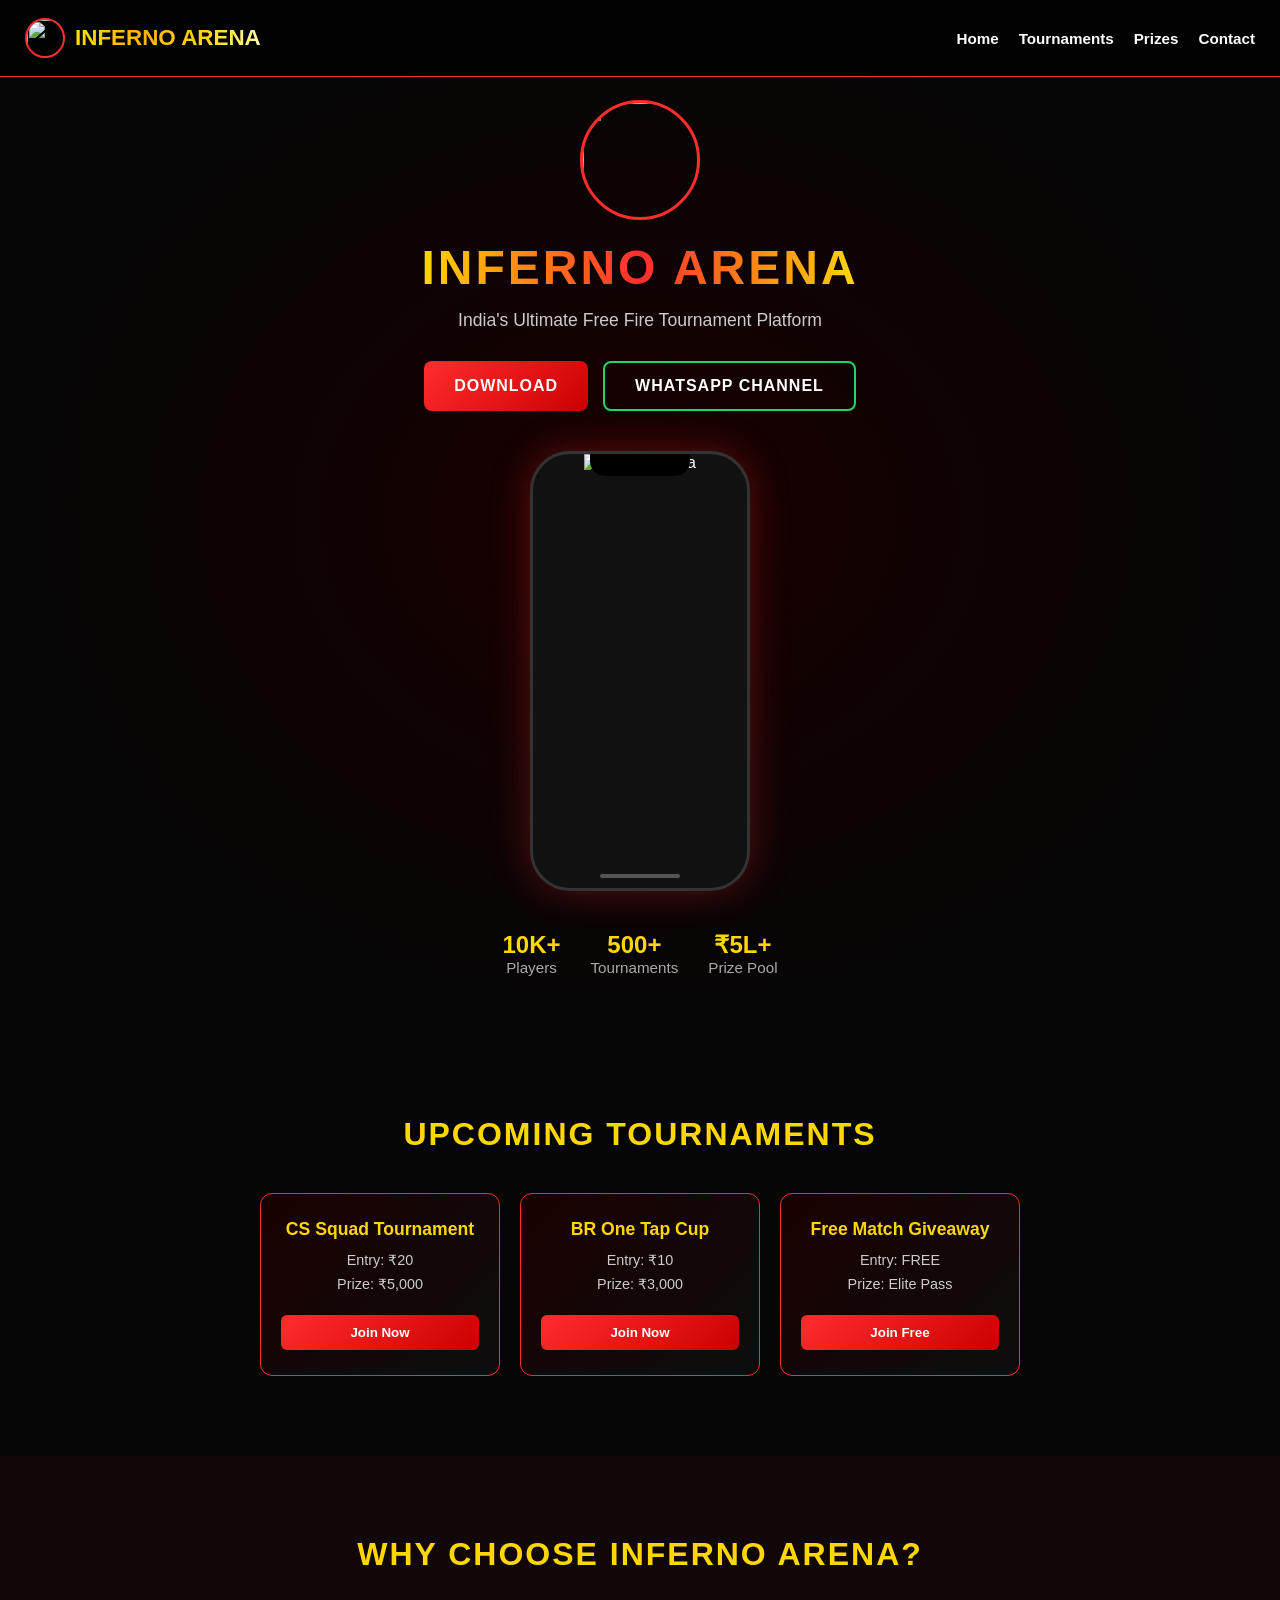
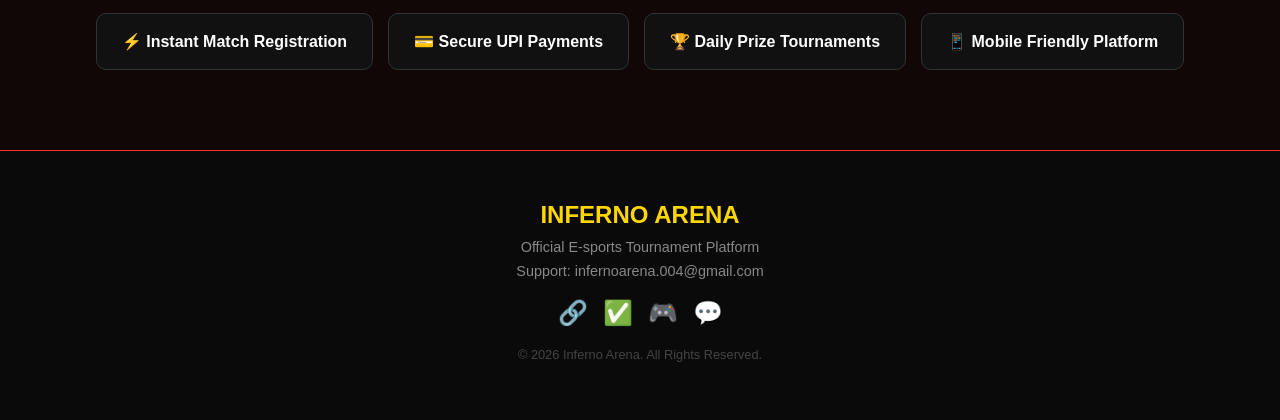
==== index.html @ 423e18cc "Add Inferno Arena website - index.html, style.css, script.js" ====
<!DOCTYPE html>
<html lang='en'>
<head>
  <meta charset='UTF-8'>
  <meta name='viewport' content='width=device-width, initial-scale=1.0'>
  <title>Inferno Arena</title>
  <link rel='stylesheet' href='style.css'>
</head>
<body>

  <!-- NAVBAR -->
  <header class="navbar">

    <div class="logo">
        <img src="https://ga-fs.primexop.com/12988/userAssets/12988-kingofgod-depositProof-1784349093.jpg" class="logo-img">
              INFERNO ARENA
    </div>

    <div class="menu-btn" onclick="toggleMenu()">
        ☰
    </div>

    <nav id="menu">
        <a href="#">Home</a>
        <a href="#tournaments">Tournaments</a>
        <a href="#prizes">Prizes</a>
        <a href="#contact">Contact</a>
    </nav>

  </header>

  <section class="hero">
    <div class='hero-content'>
    <div class="hero-content">

    <img src="https://ga-fs.primexop.com/12988/userAssets/12988-kingofgod-depositProof-1784349093.jpg" class="hero-logo">

    <h1>INFERNO ARENA</h1>

    <p>India's Ultimate Free Fire Tournament Platform</p>

      <div class="hero-buttons">

    <button class="btn-primary"
    onclick="window.open('https://fs.digicroz.com/inferno-arena/apper/inferno-arena/apk-builds/inferno-arena-v14.apk','_blank')">
        DOWNLOAD
    </button>

    <button class="btn-secondary"
    onclick="window.open('https://whatsapp.com/channel/0029VbC6JWiChq6FLlwNBZ3R','_blank')">
        WHATSAPP CHANNEL
    </button>

</div>

      <div class="phone">
        <div class="iphone">
          <div class="notch"></div>

          <img src="https://ga-fs.primexop.com/12988/userAssets/12988-kingofgod-depositProof-1784345529.png" alt="Inferno Arena">

          <div class="home-bar"></div>
        </div>
      </div>

      <div class='stats'>
        <div><span>10K+</span> Players</div>
        <div><span>500+</span> Tournaments</div>
        <div><span>₹5L+</span> Prize Pool</div>
      </div>
    </div>
  </section>

  <!-- TOURNAMENTS -->
  <section id='tournaments' class='section'>
    <h2>Upcoming Tournaments</h2>

    <div class='cards'>

      <div class='card'>
        <h3>CS Squad Tournament</h3>
        <p>Entry: ₹20</p>
        <p>Prize: ₹5,000</p>
        <button>Join Now</button>
      </div>

      <div class='card'>
        <h3>BR One Tap Cup</h3>
        <p>Entry: ₹10</p>
        <p>Prize: ₹3,000</p>
        <button>Join Now</button>
      </div>

      <div class='card'>
        <h3>Free Match Giveaway</h3>
        <p>Entry: FREE</p>
        <p>Prize: Elite Pass</p>
        <button>Join Free</button>
      </div>

    </div>
  </section>

  <!-- PRIZES -->
  <section id='prizes' class='section prize-section'>
    <h2>Why Choose Inferno Arena?</h2>

    <div class='features'>
      <div class='feature'>⚡ Instant Match Registration</div>
      <div class='feature'>💳 Secure UPI Payments</div>
      <div class='feature'>🏆 Daily Prize Tournaments</div>
      <div class='feature'>📱 Mobile Friendly Platform</div>
    </div>
  </section>

  <!-- FOOTER -->
  <footer id='contact'>
    <h3>INFERNO ARENA</h3>
    <p>Official E-sports Tournament Platform</p>
    <p>Support: infernoarena.004@gmail.com</p>

    <div class='socials'>
      <span>🔗</span>
      <span>✅</span>
      <span>🎮</span>
      <span>💬</span>
    </div>

    <p class='copyright'>© 2026 Inferno Arena. All Rights Reserved.</p>
  </footer>

  <script src='script.js'></script>
</body>
</html>
---- style.css ----
*{
  margin:0;
  padding:0;
  box-sizing:border-box;
  font-family:Arial,sans-serif;
}

body{
  background:#050505;
  color:#fff;
  overflow-x:hidden;
}

/* NAVBAR */

.navbar{
  position:fixed;
  top:0;
  left:0;
  width:100%;
  display:flex;
  justify-content:space-between;
  align-items:center;
  padding:18px 25px;
  background:rgba(0,0,0,.75);
  backdrop-filter:blur(12px);
  z-index:1000;
  border-bottom:1px solid #ff2d2d;
}

.logo{
  font-size:1.4rem;
  font-weight:900;
  background:linear-gradient(
    90deg,
    #fff7b2,
    #FFD700,
    #FFB300,
    #FFD700,
    #fff7b2
  );
  -webkit-background-clip:text;
  -webkit-text-fill-color:transparent;
  background-clip:text;
  display:flex;
  align-items:center;
  gap:10px;
}

.logo-img{
  width:40px;
  height:40px;
  border-radius:50%;
  object-fit:cover;
  border:2px solid #ff2d2d;
}

.menu-btn{
  font-size:1.8rem;
  cursor:pointer;
  color:#fff;
  display:none;
}

nav#menu{
  display:flex;
  gap:20px;
}

nav#menu a{
  color:#fff;
  text-decoration:none;
  font-size:0.95rem;
  font-weight:600;
  transition:color 0.3s;
}

nav#menu a:hover{
  color:#ff2d2d;
}

/* HERO */

.hero{
  min-height:100vh;
  display:flex;
  align-items:center;
  justify-content:center;
  text-align:center;
  padding:100px 20px 60px;
  background:radial-gradient(ellipse at center, #1a0000 0%, #050505 70%);
}

.hero-content{
  max-width:800px;
  margin:0 auto;
}

.hero-logo{
  width:120px;
  height:120px;
  border-radius:50%;
  border:3px solid #ff2d2d;
  margin-bottom:20px;
  object-fit:cover;
}

.hero h1{
  font-size:3rem;
  font-weight:900;
  background:linear-gradient(90deg,#FFD700,#ff2d2d,#FFD700);
  -webkit-background-clip:text;
  -webkit-text-fill-color:transparent;
  background-clip:text;
  margin-bottom:15px;
  letter-spacing:3px;
}

.hero p{
  font-size:1.1rem;
  color:#ccc;
  margin-bottom:30px;
}

.hero-buttons{
  display:flex;
  gap:15px;
  justify-content:center;
  flex-wrap:wrap;
  margin-bottom:40px;
}

.btn-primary{
  background:linear-gradient(135deg,#ff2d2d,#c00);
  color:#fff;
  border:none;
  padding:14px 30px;
  font-size:1rem;
  font-weight:700;
  border-radius:8px;
  cursor:pointer;
  transition:transform 0.2s,box-shadow 0.2s;
  letter-spacing:1px;
}

.btn-primary:hover{
  transform:translateY(-3px);
  box-shadow:0 8px 25px rgba(255,45,45,0.5);
}

.btn-secondary{
  background:transparent;
  color:#fff;
  border:2px solid #25D366;
  padding:14px 30px;
  font-size:1rem;
  font-weight:700;
  border-radius:8px;
  cursor:pointer;
  transition:transform 0.2s,background 0.3s;
  letter-spacing:1px;
}

.btn-secondary:hover{
  transform:translateY(-3px);
  background:#25D366;
}

/* PHONE MOCKUP */

.phone{
  margin:40px auto;
  display:flex;
  justify-content:center;
}

.iphone{
  width:220px;
  height:440px;
  background:#111;
  border-radius:40px;
  border:3px solid #333;
  overflow:hidden;
  position:relative;
  box-shadow:0 0 40px rgba(255,45,45,0.3);
}

.iphone img{
  width:100%;
  height:100%;
  object-fit:cover;
}

.notch{
  width:100px;
  height:22px;
  background:#000;
  border-radius:0 0 15px 15px;
  position:absolute;
  top:0;
  left:50%;
  transform:translateX(-50%);
  z-index:10;
}

.home-bar{
  width:80px;
  height:4px;
  background:#555;
  border-radius:2px;
  position:absolute;
  bottom:10px;
  left:50%;
  transform:translateX(-50%);
  z-index:10;
}

/* STATS */

.stats{
  display:flex;
  gap:30px;
  justify-content:center;
  flex-wrap:wrap;
  margin-top:20px;
}

.stats div{
  font-size:0.95rem;
  color:#aaa;
}

.stats span{
  font-size:1.5rem;
  font-weight:900;
  color:#FFD700;
  display:block;
}

/* SECTIONS */

.section{
  padding:80px 20px;
  text-align:center;
}

.section h2{
  font-size:2rem;
  font-weight:900;
  color:#FFD700;
  margin-bottom:40px;
  text-transform:uppercase;
  letter-spacing:2px;
}

/* CARDS */

.cards{
  display:flex;
  gap:20px;
  justify-content:center;
  flex-wrap:wrap;
}

.card{
  background:linear-gradient(135deg,#1a0000,#0d0d0d);
  border:1px solid #ff2d2d;
  border-radius:12px;
  padding:25px 20px;
  width:240px;
  transition:transform 0.3s,box-shadow 0.3s;
}

.card:hover{
  transform:translateY(-8px);
  box-shadow:0 15px 40px rgba(255,45,45,0.3);
}

.card h3{
  font-size:1.1rem;
  color:#FFD700;
  margin-bottom:12px;
}

.card p{
  color:#ccc;
  font-size:0.9rem;
  margin-bottom:8px;
}

.card button{
  margin-top:15px;
  background:linear-gradient(135deg,#ff2d2d,#c00);
  color:#fff;
  border:none;
  padding:10px 20px;
  border-radius:6px;
  font-weight:700;
  cursor:pointer;
  width:100%;
  transition:opacity 0.2s;
}

.card button:hover{
  opacity:0.85;
}

/* FEATURES */

.prize-section{
  background:rgba(255,45,45,0.05);
}

.features{
  display:flex;
  gap:15px;
  justify-content:center;
  flex-wrap:wrap;
  margin-top:20px;
}

.feature{
  background:#111;
  border:1px solid #333;
  border-radius:10px;
  padding:18px 25px;
  font-size:1rem;
  font-weight:600;
  transition:border-color 0.3s,transform 0.3s;
}

.feature:hover{
  border-color:#ff2d2d;
  transform:translateY(-4px);
}

/* FOOTER */

footer{
  background:#0a0a0a;
  border-top:1px solid #ff2d2d;
  text-align:center;
  padding:50px 20px;
}

footer h3{
  font-size:1.5rem;
  color:#FFD700;
  font-weight:900;
  margin-bottom:10px;
}

footer p{
  color:#888;
  font-size:0.9rem;
  margin-bottom:8px;
}

.socials{
  display:flex;
  gap:15px;
  justify-content:center;
  margin:20px 0;
  font-size:1.5rem;
}

.socials span{
  cursor:pointer;
  transition:transform 0.2s;
}

.socials span:hover{
  transform:scale(1.3);
}

.copyright{
  color:#444;
  font-size:0.8rem;
  margin-top:15px;
}

/* MOBILE RESPONSIVE */

@media(max-width:768px){
  .menu-btn{
    display:block;
  }

  nav#menu{
    display:none;
    flex-direction:column;
    position:absolute;
    top:70px;
    left:0;
    width:100%;
    background:rgba(0,0,0,0.95);
    padding:20px;
    gap:15px;
    border-bottom:1px solid #ff2d2d;
  }

  nav#menu.active{
    display:flex;
  }

  .hero h1{
    font-size:2rem;
  }

  .stats{
    gap:20px;
  }
}
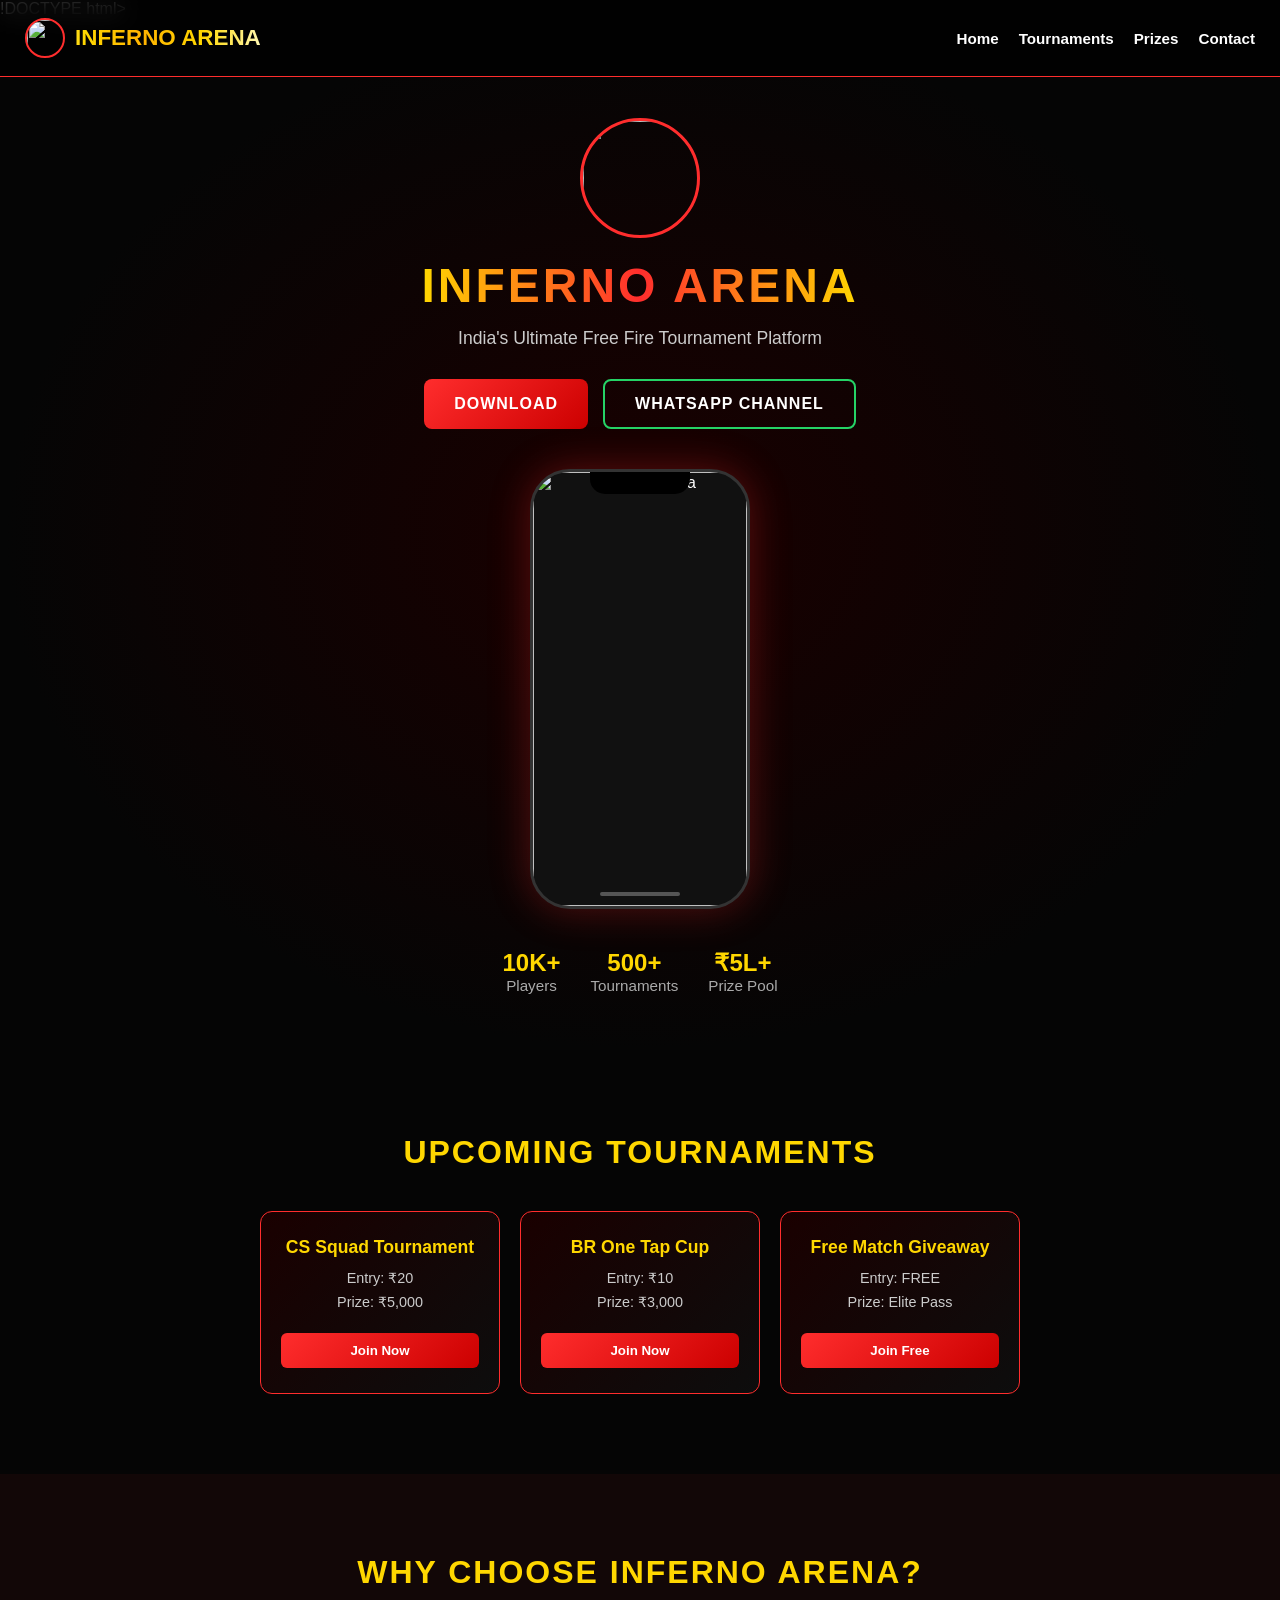
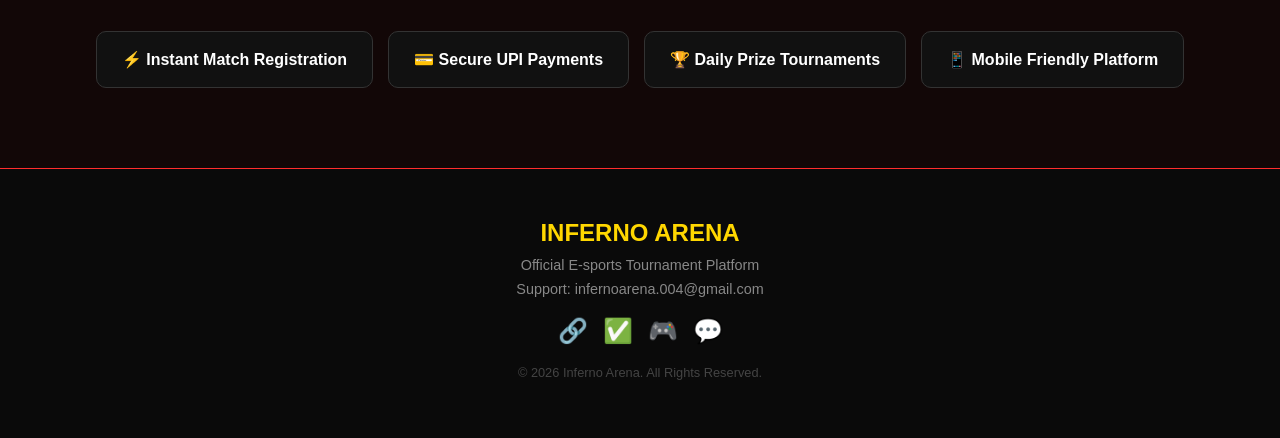
==== commit c537f81b: "Update index.html" ====
--- a/index.html
+++ b/index.html
@@ -1,4 +1,4 @@
-<!DOCTYPE html>
+!DOCTYPE html>
 <html lang='en'>
 <head>
   <meta charset='UTF-8'>
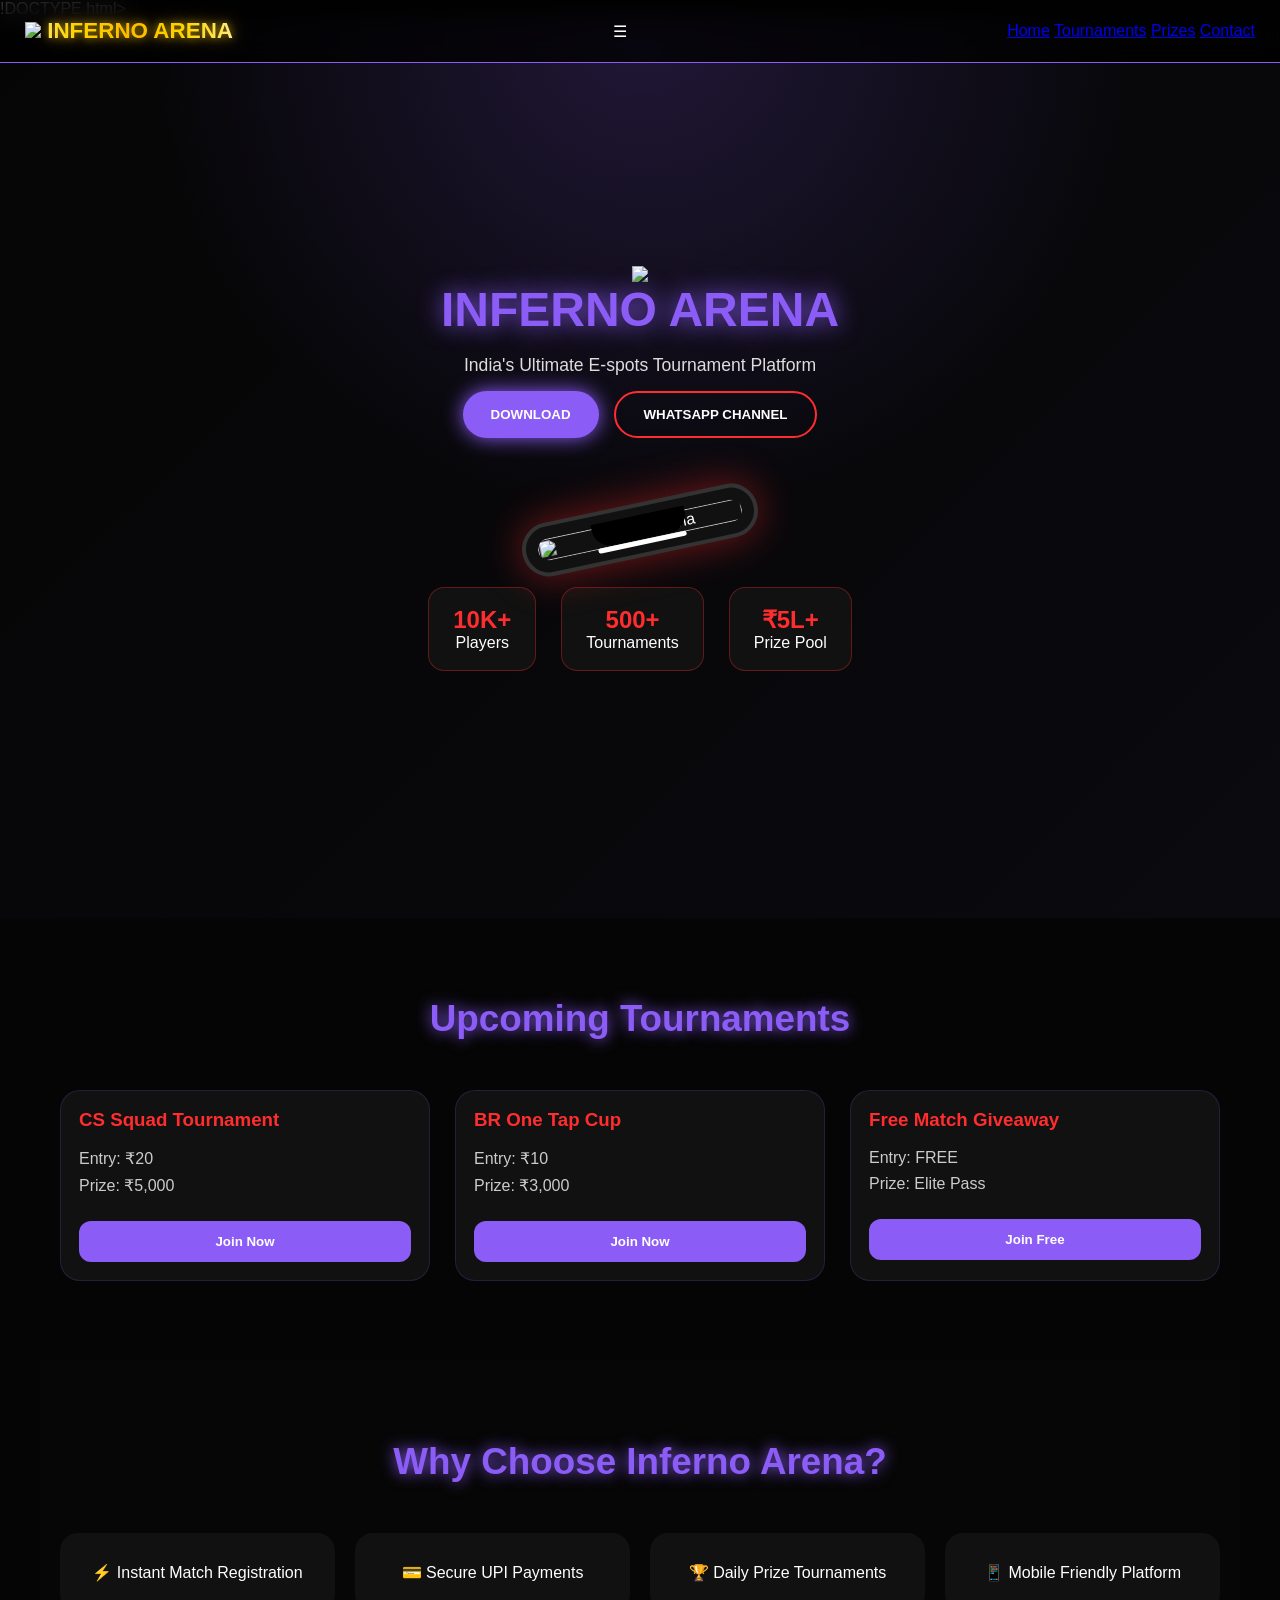
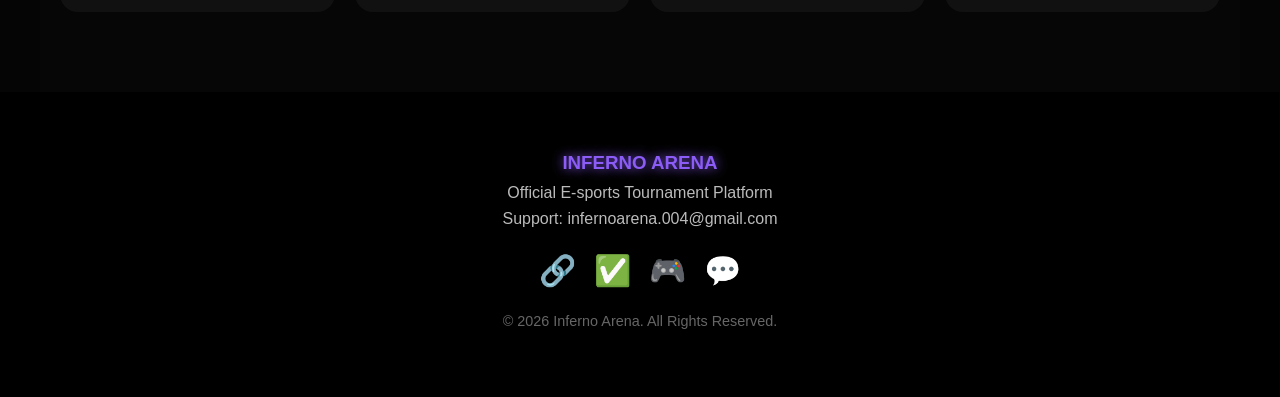
==== commit 50f87af8: "Update index.html" ====
--- a/index.html
+++ b/index.html
@@ -37,7 +37,7 @@
 
     <h1>INFERNO ARENA</h1>
 
-    <p>India's Ultimate Free Fire Tournament Platform</p>
+    <p>India's Ultimate E-spots Tournament Platform</p>
 
       <div class="hero-buttons">
 
--- a/style.css
+++ b/style.css
@@ -25,58 +25,36 @@
   background:rgba(0,0,0,.75);
   backdrop-filter:blur(12px);
   z-index:1000;
-  border-bottom:1px solid #ff2d2d;
+  border-bottom:1px solid #8B5CF6;
 }
 
 .logo{
-  font-size:1.4rem;
-  font-weight:900;
-  background:linear-gradient(
-    90deg,
-    #fff7b2,
-    #FFD700,
-    #FFB300,
-    #FFD700,
-    #fff7b2
-  );
-  -webkit-background-clip:text;
-  -webkit-text-fill-color:transparent;
-  background-clip:text;
-  display:flex;
-  align-items:center;
-  gap:10px;
-}
-
-.logo-img{
-  width:40px;
-  height:40px;
-  border-radius:50%;
-  object-fit:cover;
-  border:2px solid #ff2d2d;
-}
-
-.menu-btn{
-  font-size:1.8rem;
-  cursor:pointer;
-  color:#fff;
-  display:none;
-}
-
-nav#menu{
-  display:flex;
-  gap:20px;
-}
-
-nav#menu a{
+    font-size:1.4rem;
+    font-weight:900;
+    background:linear-gradient(
+        90deg,
+        #fff7b2,
+        #FFD700,
+        #FFB300,
+        #FFD700,
+        #fff7b2
+    );
+    -webkit-background-clip:text;
+    -webkit-text-fill-color:transparent;
+    text-shadow:
+        0 0 8px rgba(255,215,0,.6),
+        0 0 18px rgba(255,193,7,.5);
+};
+
+nav a{
   color:#fff;
   text-decoration:none;
-  font-size:0.95rem;
-  font-weight:600;
-  transition:color 0.3s;
-}
-
-nav#menu a:hover{
-  color:#ff2d2d;
+  margin-left:20px;
+  transition:.3s;
+}
+
+nav a:hover{
+  color:#8B5CF6;
 }
 
 /* HERO */
@@ -84,330 +62,415 @@
 .hero{
   min-height:100vh;
   display:flex;
+  justify-content:center;
   align-items:center;
-  justify-content:center;
+  flex-direction:column;
   text-align:center;
-  padding:100px 20px 60px;
-  background:radial-gradient(ellipse at center, #1a0000 0%, #050505 70%);
+  position:relative;
+  padding:60px 20px;
+  background:
+radial-gradient(circle at top,#8B5CF633 0%,transparent 45%),
+linear-gradient(135deg,#050505,#0A0A0F);
 }
 
 .hero-content{
-  max-width:800px;
-  margin:0 auto;
-}
-
-.hero-logo{
-  width:120px;
-  height:120px;
-  border-radius:50%;
-  border:3px solid #ff2d2d;
-  margin-bottom:20px;
-  object-fit:cover;
+  width:100%;
+  display:flex;
+  flex-direction:column;
+  align-items:center;
+  text-align:center;
+  z-index:2;
 }
 
 .hero h1{
   font-size:3rem;
-  font-weight:900;
-  background:linear-gradient(90deg,#FFD700,#ff2d2d,#FFD700);
-  -webkit-background-clip:text;
-  -webkit-text-fill-color:transparent;
-  background-clip:text;
+  color:#8B5CF6;
+  text-shadow:0 0 25px #8B5CF6;
+  margin-bottom:18px;
+}
+
+.hero p{
+  color:#ddd;
+  font-size:1.1rem;
   margin-bottom:15px;
-  letter-spacing:3px;
-}
-
-.hero p{
-  font-size:1.1rem;
-  color:#ccc;
-  margin-bottom:30px;
 }
 
 .hero-buttons{
   display:flex;
+  justify-content:center;
   gap:15px;
-  justify-content:center;
   flex-wrap:wrap;
-  margin-bottom:40px;
+  margin-bottom:35px;
+}
+
+.btn-primary,
+.btn-secondary{
+  padding:14px 28px;
+  border:none;
+  border-radius:50px;
+  cursor:pointer;
+  font-weight:bold;
+  transition:.3s;
 }
 
 .btn-primary{
-  background:linear-gradient(135deg,#ff2d2d,#c00);
+  background:#8B5CF6;
   color:#fff;
-  border:none;
-  padding:14px 30px;
-  font-size:1rem;
-  font-weight:700;
-  border-radius:8px;
-  cursor:pointer;
-  transition:transform 0.2s,box-shadow 0.2s;
-  letter-spacing:1px;
+  box-shadow:0 0 20px #8B5CF6;
 }
 
 .btn-primary:hover{
   transform:translateY(-3px);
-  box-shadow:0 8px 25px rgba(255,45,45,0.5);
+  box-shadow:0 0 35px #8B5CF6;
 }
 
 .btn-secondary{
   background:transparent;
+  border:2px solid #ff2d2d;
   color:#fff;
-  border:2px solid #25D366;
-  padding:14px 30px;
-  font-size:1rem;
-  font-weight:700;
-  border-radius:8px;
-  cursor:pointer;
-  transition:transform 0.2s,background 0.3s;
-  letter-spacing:1px;
 }
 
 .btn-secondary:hover{
-  transform:translateY(-3px);
-  background:#25D366;
-}
-
-/* PHONE MOCKUP */
+  background:#8B5CF6;
+}
+
+/* PHONE */
 
 .phone{
-  margin:40px auto;
   display:flex;
   justify-content:center;
+  margin:30px 0;
+  animation:float 4s ease-in-out infinite;
 }
 
 .iphone{
-  width:220px;
-  height:440px;
+  width:240px;
   background:#111;
   border-radius:40px;
-  border:3px solid #333;
-  overflow:hidden;
+  padding:12px;
+  border:4px solid #333;
   position:relative;
-  box-shadow:0 0 40px rgba(255,45,45,0.3);
+  transform:rotate(-12deg);
+  box-shadow:0 0 40px rgba(255,45,45,.45);
+}
+
+.notch{
+  position:absolute;
+  top:8px;
+  left:50%;
+  transform:translateX(-50%);
+  width:95px;
+  height:24px;
+  background:#000;
+  border-radius:0 0 18px 18px;
+  z-index:5;
 }
 
 .iphone img{
   width:100%;
-  height:100%;
-  object-fit:cover;
-}
-
-.notch{
-  width:100px;
-  height:22px;
-  background:#000;
-  border-radius:0 0 15px 15px;
+  border-radius:30px;
+  display:block;
+}
+
+.home-bar{
   position:absolute;
-  top:0;
+  bottom:8px;
   left:50%;
   transform:translateX(-50%);
-  z-index:10;
-}
-
-.home-bar{
-  width:80px;
-  height:4px;
-  background:#555;
-  border-radius:2px;
-  position:absolute;
-  bottom:10px;
-  left:50%;
-  transform:translateX(-50%);
-  z-index:10;
-}
-
-/* STATS */
+  width:90px;
+  height:5px;
+  border-radius:20px;
+  background:#fff;
+}
+
+@keyframes float{
+  0%{transform:translateY(0);}
+  50%{transform:translateY(-18px);}
+  100%{transform:translateY(0);}
+}
 
 .stats{
   display:flex;
-  gap:30px;
   justify-content:center;
+  gap:25px;
   flex-wrap:wrap;
-  margin-top:20px;
 }
 
 .stats div{
-  font-size:0.95rem;
-  color:#aaa;
+  background:#111;
+  padding:18px 24px;
+  border-radius:16px;
+  border:1px solid #ff2d2d55;
 }
 
 .stats span{
+  display:block;
   font-size:1.5rem;
-  font-weight:900;
-  color:#FFD700;
-  display:block;
-}
-
-/* SECTIONS */
+  color:#ff2d2d;
+  font-weight:bold;
+}
+/* ========================= */
+/* TOURNAMENT SECTION */
+/* ========================= */
 
 .section{
-  padding:80px 20px;
-  text-align:center;
+    max-width:1200px;
+    margin:auto;
+    padding:80px 20px;
 }
 
 .section h2{
-  font-size:2rem;
-  font-weight:900;
-  color:#FFD700;
-  margin-bottom:40px;
-  text-transform:uppercase;
-  letter-spacing:2px;
-}
-
-/* CARDS */
+    text-align:center;
+    font-size:2.3rem;
+    color:#8B5CF6;
+    margin-bottom:50px;
+    text-shadow:0 0 15px #8B5CF6;
+}
+
+/* TOURNAMENT CARDS */
 
 .cards{
-  display:flex;
-  gap:20px;
-  justify-content:center;
-  flex-wrap:wrap;
+    display:grid;
+    grid-template-columns:repeat(auto-fit,minmax(280px,1fr));
+    gap:25px;
 }
 
 .card{
-  background:linear-gradient(135deg,#1a0000,#0d0d0d);
-  border:1px solid #ff2d2d;
-  border-radius:12px;
-  padding:25px 20px;
-  width:240px;
-  transition:transform 0.3s,box-shadow 0.3s;
+    background:#111;
+    border:1px solid rgba(139,92,246,.18);
+    border-radius:20px;
+    overflow:hidden;
+    transition:.35s;
 }
 
 .card:hover{
-  transform:translateY(-8px);
-  box-shadow:0 15px 40px rgba(255,45,45,0.3);
+    transform:translateY(-10px);
+    border-color:#800080;
+    box-shadow:0 0 30px rgba(99,102,241,.25);
 }
 
 .card h3{
-  font-size:1.1rem;
-  color:#FFD700;
-  margin-bottom:12px;
+    padding:18px 18px 10px;
+    color:#ff2d2d;
 }
 
 .card p{
-  color:#ccc;
-  font-size:0.9rem;
-  margin-bottom:8px;
+    padding:0 18px;
+    color:#ccc;
+    margin:8px 0;
 }
 
 .card button{
-  margin-top:15px;
-  background:linear-gradient(135deg,#ff2d2d,#c00);
-  color:#fff;
-  border:none;
-  padding:10px 20px;
-  border-radius:6px;
-  font-weight:700;
-  cursor:pointer;
-  width:100%;
-  transition:opacity 0.2s;
+    width:calc(100% - 36px);
+    margin:18px;
+    padding:13px;
+    border:none;
+    border-radius:12px;
+    background:#8B5CF6;
+    color:#fff;
+    font-weight:bold;
+    cursor:pointer;
+    transition:.3s;
 }
 
 .card button:hover{
-  opacity:0.85;
-}
-
+    background:#800080;
+    box-shadow:0 0 20px #800080;
+}
+
+/* ========================= */
 /* FEATURES */
+/* ========================= */
 
 .prize-section{
-  background:rgba(255,45,45,0.05);
+    background:#1111;
 }
 
 .features{
-  display:flex;
-  gap:15px;
-  justify-content:center;
-  flex-wrap:wrap;
-  margin-top:20px;
+    display:grid;
+    grid-template-columns:repeat(auto-fit,minmax(220px,1fr));
+    gap:20px;
 }
 
 .feature{
-  background:#111;
-  border:1px solid #333;
-  border-radius:10px;
-  padding:18px 25px;
-  font-size:1rem;
-  font-weight:600;
-  transition:border-color 0.3s,transform 0.3s;
+    background:#111;
+    border:1px solid rgba(139,92,246,.18)b;
+    border-radius:18px;
+    padding:30px 20px;
+    text-align:center;
+    transition:.3s;
 }
 
 .feature:hover{
-  border-color:#ff2d2d;
-  transform:translateY(-4px);
-}
-
+    transform:translateY(-8px);
+    border-color:#8B5CF6;
+    box-shadow:0 0 25px rgba(139,92,246,.18);
+}
+
+/* ========================= */
 /* FOOTER */
+/* ========================= */
 
 footer{
-  background:#0a0a0a;
-  border-top:1px solid #ff2d2d;
-  text-align:center;
-  padding:50px 20px;
+    background:#000;
+    padding:60px 20px;
+    text-align:center;
 }
 
 footer h3{
-  font-size:1.5rem;
-  color:#FFD700;
-  font-weight:900;
-  margin-bottom:10px;
+    color:#8B5CF6;
+    margin-bottom:10px;
+    text-shadow:0 0 12px #8B5CF6;
 }
 
 footer p{
-  color:#888;
-  font-size:0.9rem;
-  margin-bottom:8px;
+    color:#bbb;
+    margin:8px 0;
 }
 
 .socials{
-  display:flex;
-  gap:15px;
-  justify-content:center;
-  margin:20px 0;
-  font-size:1.5rem;
+    display:flex;
+    justify-content:center;
+    gap:18px;
+    font-size:30px;
+    margin:25px 0;
 }
 
 .socials span{
-  cursor:pointer;
-  transition:transform 0.2s;
+    cursor:pointer;
+    transition:.3s;
 }
 
 .socials span:hover{
-  transform:scale(1.3);
+    transform:scale(1.2);
 }
 
 .copyright{
-  color:#444;
-  font-size:0.8rem;
-  margin-top:15px;
-}
-
+    color:#666;
+    font-size:.9rem;
+}
+
+/* ========================= */
 /* MOBILE RESPONSIVE */
+/* ========================= */
 
 @media(max-width:768px){
-  .menu-btn{
-    display:block;
-  }
-
-  nav#menu{
+
+    
+
+    nav a{
+        margin:0;
+    }
+
+    .top-banner{
+        margin-top:120px;
+    }
+
+    .hero h1{
+        font-size:2.2rem;
+    }
+
+    .hero p{
+        font-size:1rem;
+    }
+
+    .hero-buttons{
+        flex-direction:column;
+        align-items:center;
+    }
+
+    .btn-primary,
+    .btn-secondary{
+        width:240px;
+    }
+
+    .iphone{
+        width:210px;
+        transform:rotate(-5deg);
+    }
+
+    .stats{
+        gap:15px;
+    }
+
+    .stats div{
+        min-width:110px;
+        padding:14px;
+    }
+
+    .section h2{
+        font-size:1.8rem;
+    }
+
+    .cards{
+        grid-template-columns:1fr;
+    }
+
+    .features{
+        grid-template-columns:1fr;
+    }
+.logo-img{
+    width:42px;
+    height:42px;
+    border-radius:50%;
+    object-fit:cover;
+    border:2px solid #8B5CF6;
+    box-shadow:0 0 15px #8B5CF6;
+    margin-right:8px;
+    vertical-align:middle;
+}
+    .hero-logo{
+    width:160px;
+    height:160px;
+    border-radius:50%;
+    object-fit:cover;
+    border:4px solid #ff2d2d;
+    box-shadow:0 0 30px #ff2d2d;
+    margin-top:120px;
+    margin-bottom:20px;
+}
+/* ===== MENU BUTTON ===== */
+
+.menu-btn{
     display:none;
-    flex-direction:column;
-    position:absolute;
-    top:70px;
-    left:0;
-    width:100%;
-    background:rgba(0,0,0,0.95);
-    padding:20px;
-    gap:15px;
-    border-bottom:1px solid #ff2d2d;
-  }
-
-  nav#menu.active{
-    display:flex;
-  }
-
-  .hero h1{
-    font-size:2rem;
-  }
-
-  .stats{
-    gap:20px;
-  }
-}
+    font-size:32px;
+    color:#fff;
+    cursor:pointer;
+}
+
+/* Mobile */
+
+@media(max-width:768px){
+
+    .menu-btn{
+        display:block;
+    }
+
+    nav{
+        display:none;
+        position:absolute;
+        top:75px;
+        left:0;
+        width:100%;
+        background:#111;
+        flex-direction:column;
+        text-align:center;
+        padding:15px 0;
+        border-top:2px solid #8B5CF6;
+    }
+
+    nav.active{
+        display:flex;
+    }
+
+    nav a{
+        margin:12px 0;
+        font-size:18px;
+    }
+
+    .navbar{
+        flex-direction:row;
+        justify-content:space-between;
+        align-items:center;
+    }
+}
